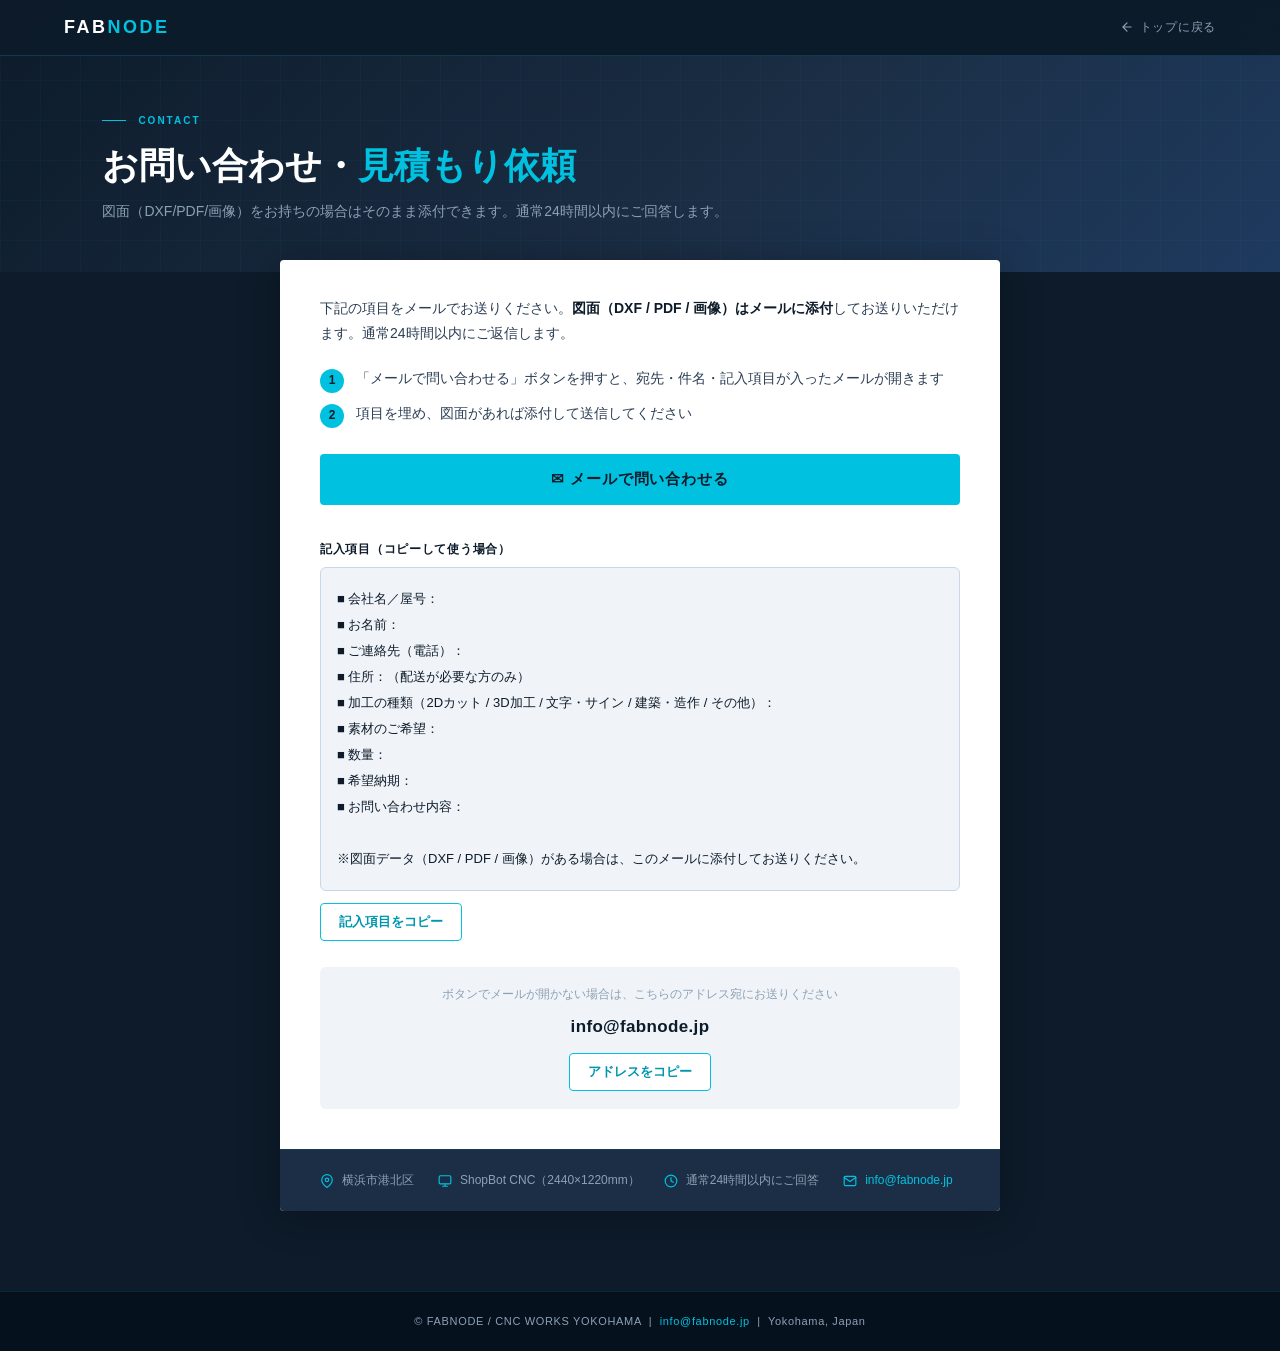
==== contact.html @ 4d5e31e9 "問い合わせテンプレートに住所欄（配送用）を追加" ====
<!DOCTYPE html>
<html lang="ja">
<head>
<meta charset="UTF-8">
<meta name="viewport" content="width=device-width, initial-scale=1.0">
<title>お問い合わせ | FABNODE - CNC WORKS YOKOHAMA</title>
<meta name="description" content="FABNODE CNC加工のお問い合わせ・見積もり依頼。DXFファイルのアップロードにも対応。">
<style>
  :root {
    --navy:  #0D1B2A; --navy2: #1B2E45; --navy3: #1E3A5F;
    --cyan:  #00C2E0; --cyan2: #0096B0;
    --ow:    #F0F4F8; --lgray: #8CA0B5; --dgray: #2C3E55;
    --border:#C8D8E8; --white: #ffffff; --black: #0A1628;
    --red:   #FF6B6B;
  }
  *,*::before,*::after{box-sizing:border-box;margin:0;padding:0}
  html{scroll-behavior:smooth}
  body{font-family:'Helvetica Neue',Helvetica,'Hiragino Kaku Gothic ProN','Yu Gothic',sans-serif;color:var(--black);background:var(--navy);line-height:1.7;min-height:100vh}

  /* ─── Nav ─── */
  nav{position:fixed;top:0;left:0;right:0;z-index:100;background:rgba(13,27,42,0.97);backdrop-filter:blur(10px);border-bottom:1px solid rgba(0,194,224,0.2);display:flex;align-items:center;justify-content:space-between;padding:0 5%;height:56px}
  .nav-logo{font-size:18px;font-weight:700;letter-spacing:.14em;color:var(--white);text-decoration:none}
  .nav-logo span{color:var(--cyan)}
  .nav-back{color:var(--lgray);font-size:12px;letter-spacing:.06em;text-decoration:none;transition:color .2s;display:flex;align-items:center;gap:6px}
  .nav-back:hover{color:var(--cyan)}
  .nav-back svg{width:14px;height:14px;fill:none;stroke:currentColor;stroke-width:2;stroke-linecap:round;stroke-linejoin:round}

  /* ─── Hero ─── */
  .page-hero{padding:112px 8% 48px;position:relative;overflow:hidden}
  .page-hero-bg{position:absolute;inset:0;background:linear-gradient(135deg,var(--navy) 0%,var(--navy2) 60%,var(--navy3) 100%)}
  .page-hero-grid{position:absolute;inset:0;background-image:linear-gradient(rgba(0,194,224,0.04) 1px,transparent 1px),linear-gradient(90deg,rgba(0,194,224,0.04) 1px,transparent 1px);background-size:40px 40px}
  .page-hero-content{position:relative;z-index:2;max-width:640px}
  .eyebrow{display:flex;align-items:center;gap:12px;margin-bottom:14px}
  .eyebrow-line{width:24px;height:1px;background:var(--cyan)}
  .eyebrow-text{font-size:10px;font-weight:700;letter-spacing:.2em;text-transform:uppercase;color:var(--cyan);font-family:'Helvetica Neue',sans-serif}
  .page-title{font-size:clamp(24px,4vw,36px);font-weight:700;color:var(--white);line-height:1.3;margin-bottom:10px}
  .page-title em{font-style:normal;color:var(--cyan)}
  .page-sub{font-size:14px;color:var(--lgray)}

  /* ─── Form Section ─── */
  .form-section{padding:0 8% 80px;position:relative;z-index:2}
  .form-container{max-width:720px;margin:0 auto;background:var(--white);border-radius:4px;box-shadow:0 4px 40px rgba(0,0,0,0.3);overflow:hidden;margin-top:-12px}

  /* ─── Form Body ─── */
  .form-body{padding:36px 40px 40px}
  .form-row{margin-bottom:22px}
  .form-row-half{display:grid;grid-template-columns:1fr 1fr;gap:16px;margin-bottom:22px}
  label{display:block;font-size:12px;font-weight:700;color:var(--navy);letter-spacing:.06em;margin-bottom:6px}
  label .req{color:var(--cyan);margin-left:4px;font-size:10px}
  label .opt{color:var(--lgray);margin-left:4px;font-size:10px;font-weight:400}

  input[type="text"],
  input[type="email"],
  input[type="tel"],
  input[type="date"],
  textarea,
  select{
    width:100%;padding:11px 14px;font-size:14px;font-family:inherit;
    border:1px solid var(--border);border-radius:3px;background:var(--white);
    color:var(--black);transition:border-color .2s,box-shadow .2s;
    line-height:1.5;
  }
  input:focus,textarea:focus,select:focus{
    outline:none;border-color:var(--cyan);
    box-shadow:0 0 0 3px rgba(0,194,224,0.12);
  }
  textarea{resize:vertical;min-height:120px}
  select{appearance:none;background-image:url("data:image/svg+xml,%3Csvg xmlns='http://www.w3.org/2000/svg' width='12' height='8'%3E%3Cpath d='M1 1l5 5 5-5' fill='none' stroke='%238CA0B5' stroke-width='1.5' stroke-linecap='round' stroke-linejoin='round'/%3E%3C/svg%3E");background-repeat:no-repeat;background-position:right 14px center;padding-right:36px}

  /* ─── Checkbox Group ─── */
  .check-group{display:flex;flex-wrap:wrap;gap:8px}
  .check-item{position:relative}
  .check-item input{position:absolute;opacity:0;width:0;height:0}
  .check-item label{display:flex;align-items:center;padding:8px 16px;border:1px solid var(--border);border-radius:3px;font-size:13px;font-weight:500;color:var(--dgray);cursor:pointer;transition:all .2s;margin-bottom:0}
  .check-item input:checked + label{border-color:var(--cyan);background:rgba(0,194,224,0.06);color:var(--navy)}
  .check-item label:hover{border-color:var(--cyan);background:rgba(0,194,224,0.03)}

  /* ─── File Upload ─── */
  .upload-area{border:2px dashed var(--border);border-radius:4px;padding:28px 20px;text-align:center;cursor:pointer;transition:all .2s;position:relative;background:var(--ow)}
  .upload-area:hover,.upload-area.dragover{border-color:var(--cyan);background:rgba(0,194,224,0.04)}
  .upload-area input[type="file"]{position:absolute;inset:0;opacity:0;cursor:pointer}
  .upload-icon{margin:0 auto 10px;width:36px;height:36px;border-radius:50%;background:var(--navy);display:flex;align-items:center;justify-content:center}
  .upload-icon svg{width:18px;height:18px;fill:none;stroke:var(--cyan);stroke-width:2;stroke-linecap:round;stroke-linejoin:round}
  .upload-text{font-size:13px;color:var(--dgray);font-weight:600;margin-bottom:4px}
  .upload-hint{font-size:11px;color:var(--lgray)}
  .file-list{margin-top:12px;display:flex;flex-direction:column;gap:6px}
  .file-item{display:flex;align-items:center;justify-content:space-between;padding:8px 12px;background:var(--white);border:1px solid var(--border);border-radius:3px;font-size:12px}
  .file-item-name{color:var(--navy);font-weight:600;display:flex;align-items:center;gap:6px}
  .file-item-size{color:var(--lgray);font-size:11px}
  .file-remove{background:none;border:none;color:var(--lgray);cursor:pointer;font-size:16px;padding:0 4px;transition:color .2s}
  .file-remove:hover{color:var(--red)}

  /* ─── Newsletter Opt-in ─── */
  .optin-row{margin-top:8px;margin-bottom:24px;padding:14px 16px;background:var(--ow);border-radius:4px;border:1px solid var(--border)}
  .optin-label{display:flex;align-items:flex-start;gap:10px;cursor:pointer;font-size:13px;color:var(--dgray);line-height:1.6;margin-bottom:0}
  .optin-label input[type="checkbox"]{width:18px;height:18px;margin-top:2px;accent-color:var(--cyan);cursor:pointer;flex-shrink:0}
  .optin-hint{font-size:11px;color:var(--lgray);margin-top:4px;padding-left:28px}

  /* ─── Submit ─── */
  .form-submit{margin-top:32px}
  .submit-btn{width:100%;padding:15px 32px;background:var(--cyan);color:var(--navy);font-size:15px;font-weight:700;letter-spacing:.08em;border:none;border-radius:3px;cursor:pointer;transition:all .2s;font-family:inherit}
  .submit-btn:hover{background:var(--cyan2);color:var(--white)}
  .submit-btn:disabled{opacity:0.5;cursor:not-allowed}
  .submit-note{text-align:center;margin-top:14px;font-size:11px;color:var(--lgray)}
  .submit-note a{color:var(--cyan);text-decoration:none}

  /* ─── Info Bar ─── */
  .info-bar{background:var(--navy2);border-top:1px solid rgba(0,194,224,0.1);padding:20px 40px;display:flex;flex-wrap:wrap;gap:24px}
  .info-bar-item{font-size:12px;color:var(--lgray);display:flex;align-items:center;gap:8px}
  .info-bar-item svg{width:14px;height:14px;flex-shrink:0;fill:none;stroke:var(--cyan);stroke-width:2;stroke-linecap:round;stroke-linejoin:round}
  .info-bar-item a{color:var(--cyan);text-decoration:none}

  /* ─── Footer ─── */
  footer{background:#06111E;color:var(--lgray);text-align:center;padding:20px 8%;font-size:11px;letter-spacing:.06em;border-top:1px solid rgba(0,194,224,0.15)}
  footer a{color:var(--cyan);text-decoration:none}

  /* ─── Toast ─── */
  .toast{position:fixed;top:72px;right:20px;padding:16px 24px;border-radius:4px;font-size:14px;font-weight:600;z-index:200;transform:translateX(120%);transition:transform .3s ease;max-width:360px}
  .toast.show{transform:translateX(0)}
  .toast.success{background:#0D3D2E;color:#4ADE80;border:1px solid rgba(74,222,128,0.3)}
  .toast.error{background:#3D0D0D;color:var(--red);border:1px solid rgba(255,107,107,0.3)}

  /* ─── Responsive ─── */
  @media(max-width:768px){
    nav{padding:0 4%}
    .page-hero{padding:100px 5% 36px}
    .form-section{padding:0 4% 60px}
    .form-body{padding:24px 20px 28px}
    .form-row-half{grid-template-columns:1fr}
    .info-bar{padding:16px 20px;gap:14px}
  }
  .contact-lead{font-size:14px;color:var(--dgray);line-height:1.8;margin-bottom:22px}
  .contact-lead strong{color:var(--navy)}
  .contact-steps{display:flex;flex-direction:column;gap:10px;margin-bottom:26px}
  .contact-step{display:flex;gap:12px;align-items:flex-start;font-size:13.5px;color:var(--dgray);line-height:1.6}
  .contact-step .n{flex-shrink:0;width:24px;height:24px;border-radius:50%;background:var(--cyan);color:var(--navy);font-weight:700;font-size:12px;display:flex;align-items:center;justify-content:center;margin-top:1px}
  .field-label{display:block;font-size:12px;font-weight:700;color:var(--navy);letter-spacing:.06em;margin:26px 0 8px}
  .field-template{background:var(--ow);border:1px solid var(--border);border-radius:6px;padding:18px 16px;font-size:13px;line-height:2;color:var(--navy);white-space:pre-line;margin-bottom:12px}
  .copy-btn{padding:9px 18px;border:1px solid var(--cyan);background:#fff;color:var(--cyan2);border-radius:4px;font-size:13px;font-weight:600;cursor:pointer;font-family:inherit;transition:all .2s}
  .copy-btn:hover{background:rgba(0,194,224,0.06)}
  .mail-btn{width:100%;padding:16px 32px;background:var(--cyan);color:var(--navy);font-size:15px;font-weight:700;letter-spacing:.06em;border:none;border-radius:4px;cursor:pointer;font-family:inherit;transition:all .2s;margin-bottom:8px}
  .mail-btn:hover{background:var(--cyan2);color:#fff}
  .address-box{margin-top:26px;padding:18px;background:var(--ow);border-radius:6px;text-align:center}
  .addr-label{font-size:12px;color:var(--lgray);margin-bottom:8px;line-height:1.6}
  .address-box .addr{font-size:17px;font-weight:700;color:var(--navy);margin-bottom:12px;letter-spacing:.02em}
</style>
</head>
<body>

<!-- Nav -->
<nav>
  <a class="nav-logo" href="index.html">FAB<span>NODE</span></a>
  <a class="nav-back" href="index.html">
    <svg viewBox="0 0 24 24"><path d="M19 12H5M12 19l-7-7 7-7"/></svg>
    トップに戻る
  </a>
</nav>

<!-- Hero -->
<section class="page-hero">
  <div class="page-hero-bg"></div>
  <div class="page-hero-grid"></div>
  <div class="page-hero-content">
    <div class="eyebrow"><div class="eyebrow-line"></div><div class="eyebrow-text">Contact</div></div>
    <h1 class="page-title">お問い合わせ・<em>見積もり依頼</em></h1>
    <p class="page-sub">図面（DXF/PDF/画像）をお持ちの場合はそのまま添付できます。通常24時間以内にご回答します。</p>
  </div>
</section>

<!-- Form -->
<section class="form-section">
  <div class="form-container">

    <!-- Mail contact -->
    <div id="contactMail">
      <div class="form-body">

        <p class="contact-lead">下記の項目をメールでお送りください。<strong>図面（DXF / PDF / 画像）はメールに添付</strong>してお送りいただけます。通常24時間以内にご返信します。</p>

        <div class="contact-steps">
          <div class="contact-step"><span class="n">1</span><span>「メールで問い合わせる」ボタンを押すと、宛先・件名・記入項目が入ったメールが開きます</span></div>
          <div class="contact-step"><span class="n">2</span><span>項目を埋め、図面があれば添付して送信してください</span></div>
        </div>

        <button type="button" class="mail-btn" id="mailBtn">✉ メールで問い合わせる</button>

        <label class="field-label">記入項目（コピーして使う場合）</label>
        <div class="field-template" id="fieldTemplate">■ 会社名／屋号：
■ お名前：
■ ご連絡先（電話）：
■ 住所：（配送が必要な方のみ）
■ 加工の種類（2Dカット / 3D加工 / 文字・サイン / 建築・造作 / その他）：
■ 素材のご希望：
■ 数量：
■ 希望納期：
■ お問い合わせ内容：

※図面データ（DXF / PDF / 画像）がある場合は、このメールに添付してお送りください。</div>
        <div class="copy-row">
          <button type="button" class="copy-btn" id="copyTemplate">記入項目をコピー</button>
        </div>

        <div class="address-box">
          <div class="addr-label">ボタンでメールが開かない場合は、こちらのアドレス宛にお送りください</div>
          <div class="addr" id="mailAddr">info@fabnode.jp</div>
          <button type="button" class="copy-btn" id="copyAddr">アドレスをコピー</button>
        </div>

      </div>

      <!-- Info Bar -->
      <div class="info-bar">
        <div class="info-bar-item">
          <svg viewBox="0 0 24 24"><path d="M21 10c0 7-9 13-9 13s-9-6-9-13a9 9 0 0118 0z"/><circle cx="12" cy="10" r="3"/></svg>
          横浜市港北区
        </div>
        <div class="info-bar-item">
          <svg viewBox="0 0 24 24"><rect x="2" y="3" width="20" height="14" rx="2"/><path d="M8 21h8M12 17v4"/></svg>
          ShopBot CNC（2440×1220mm）
        </div>
        <div class="info-bar-item">
          <svg viewBox="0 0 24 24"><circle cx="12" cy="12" r="10"/><path d="M12 6v6l4 2"/></svg>
          通常24時間以内にご回答
        </div>
        <div class="info-bar-item">
          <svg viewBox="0 0 24 24"><path d="M4 4h16c1.1 0 2 .9 2 2v12c0 1.1-.9 2-2 2H4c-1.1 0-2-.9-2-2V6c0-1.1.9-2 2-2z"/><path d="M22 6l-10 7L2 6"/></svg>
          <a href="mailto:info@fabnode.jp">info@fabnode.jp</a>
        </div>
      </div>
    </div>
  </div>
</section>

<!-- Footer -->
<footer>
  <p>© FABNODE / CNC WORKS YOKOHAMA &nbsp;|&nbsp; <a href="mailto:info@fabnode.jp">info@fabnode.jp</a> &nbsp;|&nbsp; Yokohama, Japan</p>
</footer>

<!-- Toast -->
<div class="toast" id="toast"></div>

<script>
  const MAIL = 'info@fabnode.jp';
  const SUBJECT = '【FABNODE加工お問い合わせ】';
  const TEMPLATE = document.getElementById('fieldTemplate').textContent;

  document.getElementById('mailBtn').addEventListener('click', function () {
    window.location.href = 'mailto:' + MAIL + '?subject=' + encodeURIComponent(SUBJECT) + '&body=' + encodeURIComponent(TEMPLATE);
  });

  function flash(btn) {
    var orig = btn.getAttribute('data-orig') || btn.textContent;
    btn.setAttribute('data-orig', orig);
    btn.textContent = 'コピーしました ✓';
    setTimeout(function () { btn.textContent = orig; }, 1800);
  }
  function fallbackCopy(text) {
    var ta = document.createElement('textarea');
    ta.value = text; document.body.appendChild(ta); ta.select();
    try { document.execCommand('copy'); } catch (e) {}
    document.body.removeChild(ta);
  }
  function copyText(text, btn) {
    if (navigator.clipboard && navigator.clipboard.writeText) {
      navigator.clipboard.writeText(text).then(function () { flash(btn); }).catch(function () { fallbackCopy(text); flash(btn); });
    } else { fallbackCopy(text); flash(btn); }
  }
  document.getElementById('copyTemplate').addEventListener('click', function (e) { copyText(TEMPLATE, e.currentTarget); });
  document.getElementById('copyAddr').addEventListener('click', function (e) { copyText(MAIL, e.currentTarget); });
</script>
</body>
</html>
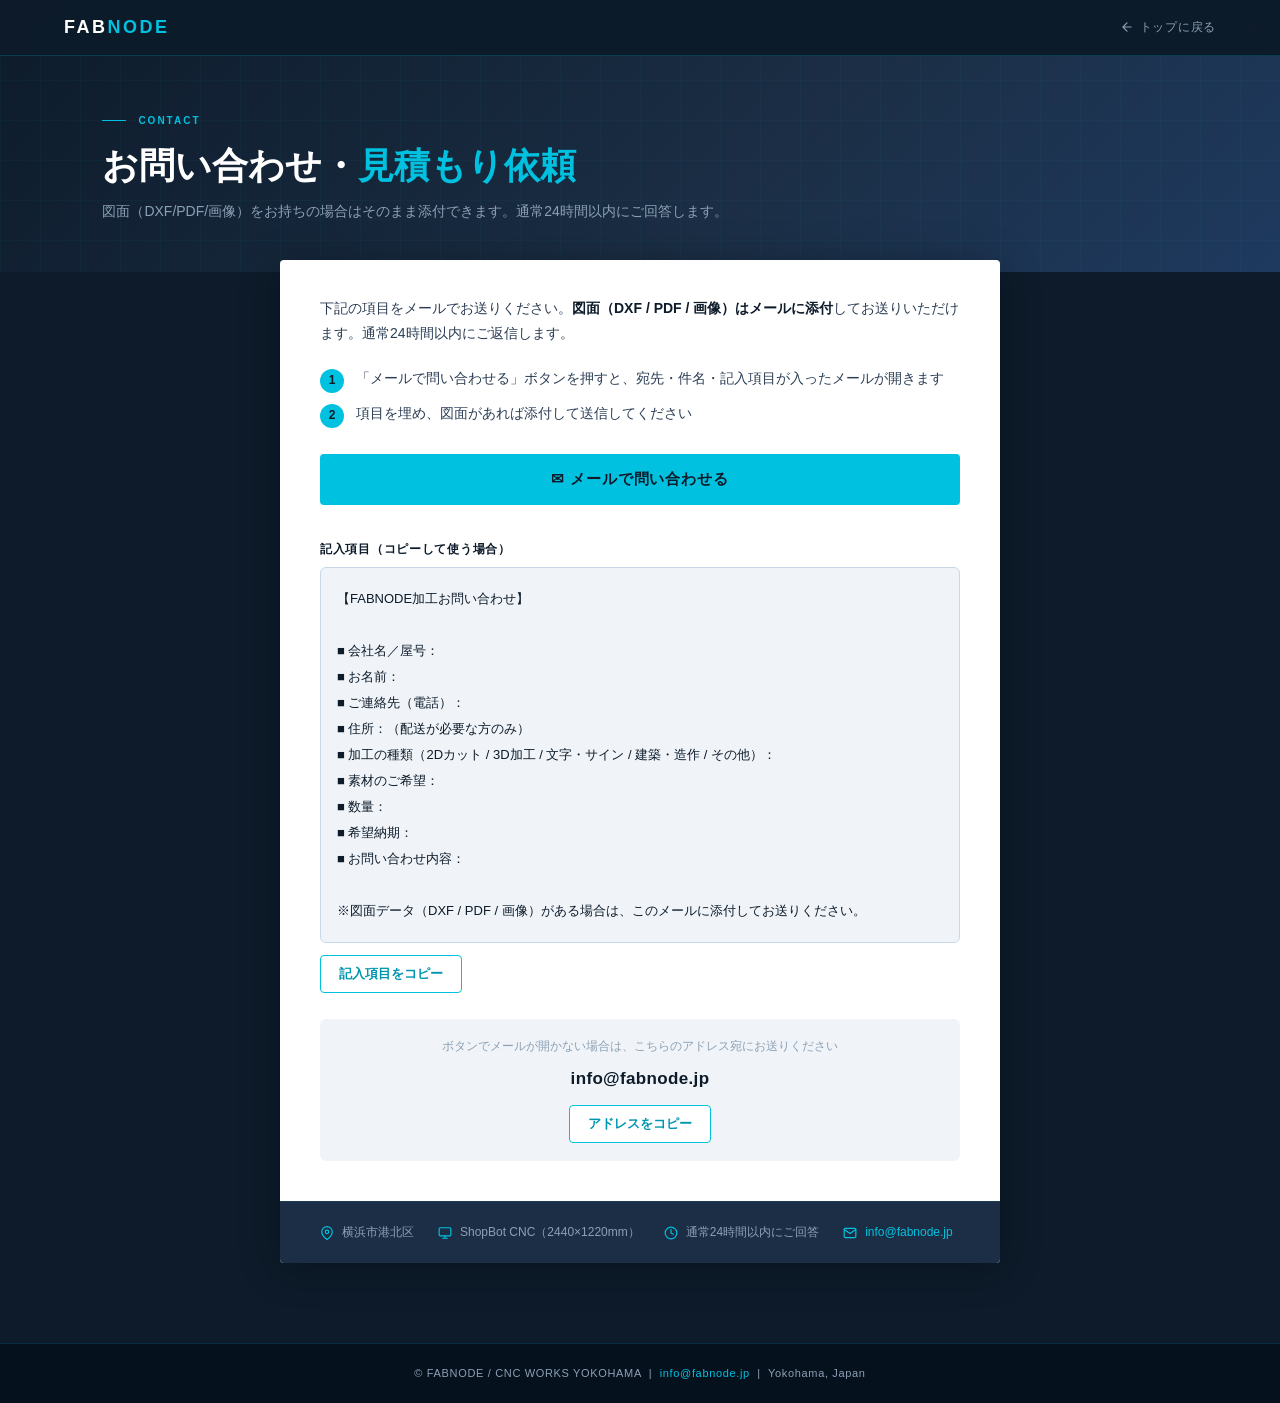
==== commit ea43ffc4: "自動返信の合言葉をコピペ文の先頭にも追加" ====
--- a/contact.html
+++ b/contact.html
@@ -185,7 +185,9 @@
         <button type="button" class="mail-btn" id="mailBtn">✉ メールで問い合わせる</button>
 
         <label class="field-label">記入項目（コピーして使う場合）</label>
-        <div class="field-template" id="fieldTemplate">■ 会社名／屋号：
+        <div class="field-template" id="fieldTemplate">【FABNODE加工お問い合わせ】
+
+■ 会社名／屋号：
 ■ お名前：
 ■ ご連絡先（電話）：
 ■ 住所：（配送が必要な方のみ）
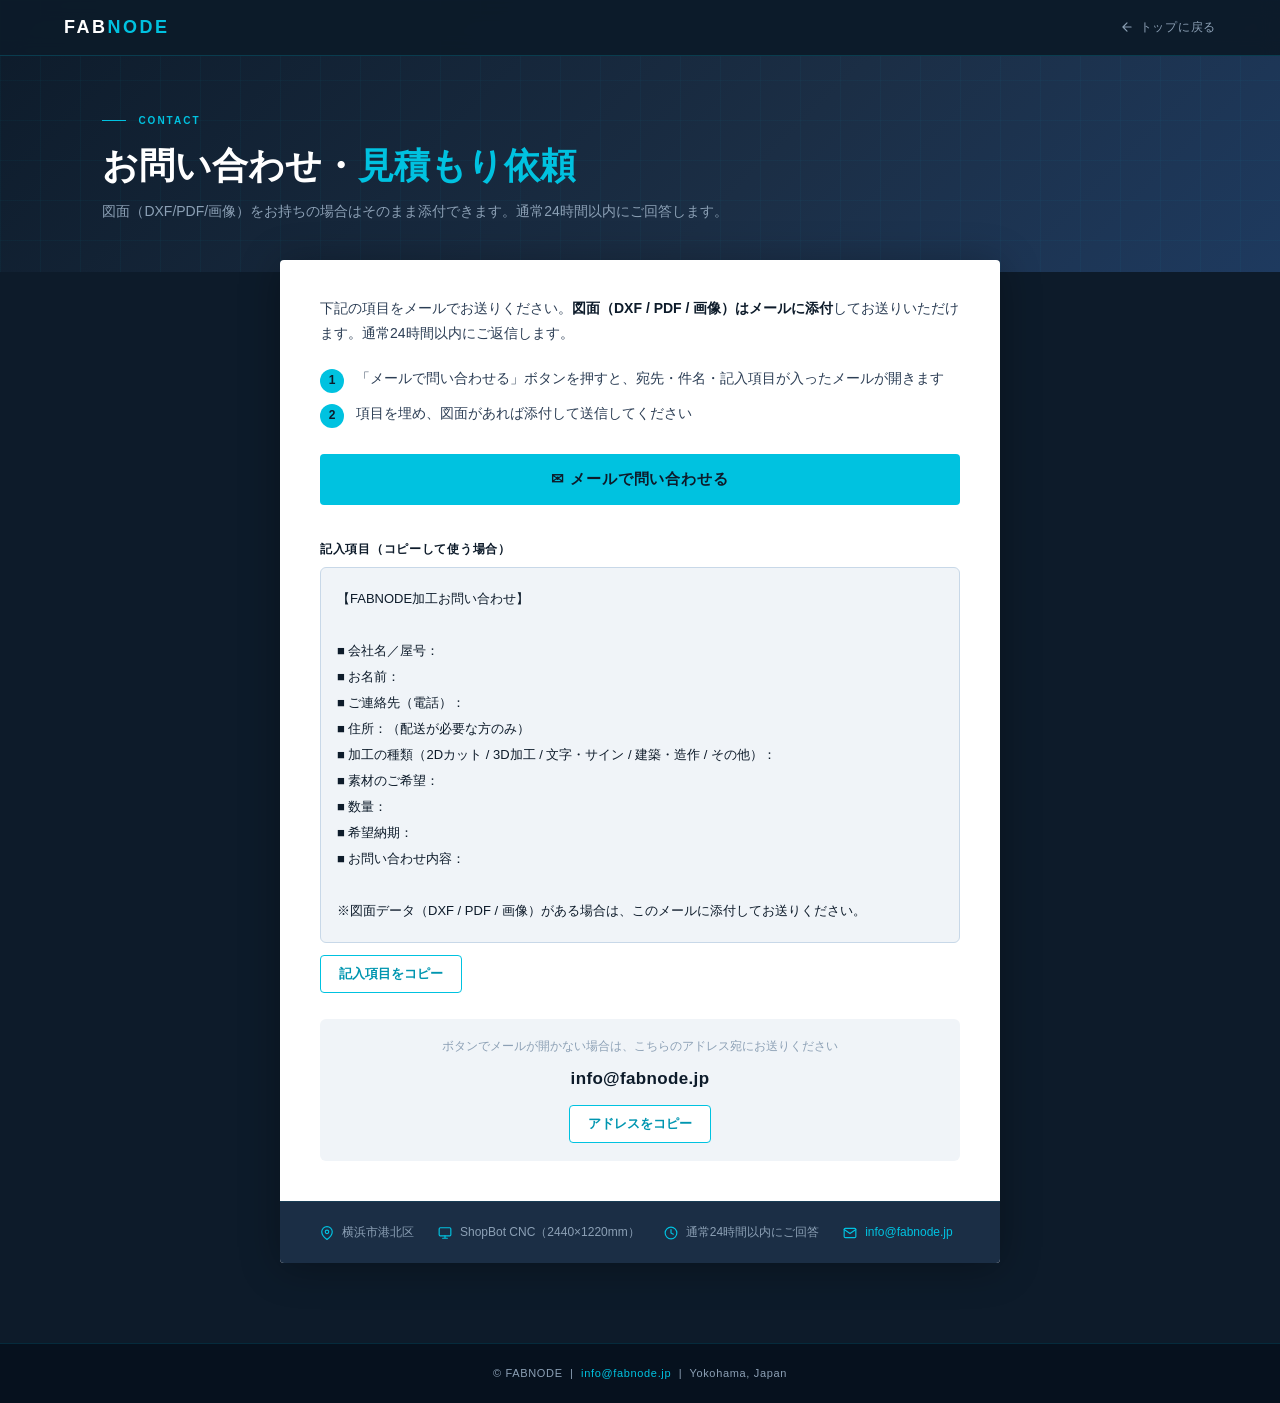
==== commit e3ef662c: "旧ブランド「CNC Works Yokohama」表記を削除しFABNODEに統一" ====
--- a/contact.html
+++ b/contact.html
@@ -3,7 +3,7 @@
 <head>
 <meta charset="UTF-8">
 <meta name="viewport" content="width=device-width, initial-scale=1.0">
-<title>お問い合わせ | FABNODE - CNC WORKS YOKOHAMA</title>
+<title>お問い合わせ | FABNODE — CNC加工受託サービス | 横浜</title>
 <meta name="description" content="FABNODE CNC加工のお問い合わせ・見積もり依頼。DXFファイルのアップロードにも対応。">
 <style>
   :root {
@@ -144,6 +144,14 @@
   .addr-label{font-size:12px;color:var(--lgray);margin-bottom:8px;line-height:1.6}
   .address-box .addr{font-size:17px;font-weight:700;color:var(--navy);margin-bottom:12px;letter-spacing:.02em}
 </style>
+  <!-- Google Analytics (GA4) -->
+  <script async src="https://www.googletagmanager.com/gtag/js?id=G-3MPX3DD8X1"></script>
+  <script>
+    window.dataLayer = window.dataLayer || [];
+    function gtag(){dataLayer.push(arguments);}
+    gtag('js', new Date());
+    gtag('config', 'G-3MPX3DD8X1');
+  </script>
 </head>
 <body>
 
@@ -235,7 +243,7 @@
 
 <!-- Footer -->
 <footer>
-  <p>© FABNODE / CNC WORKS YOKOHAMA &nbsp;|&nbsp; <a href="mailto:info@fabnode.jp">info@fabnode.jp</a> &nbsp;|&nbsp; Yokohama, Japan</p>
+  <p>© FABNODE &nbsp;|&nbsp; <a href="mailto:info@fabnode.jp">info@fabnode.jp</a> &nbsp;|&nbsp; Yokohama, Japan</p>
 </footer>
 
 <!-- Toast -->
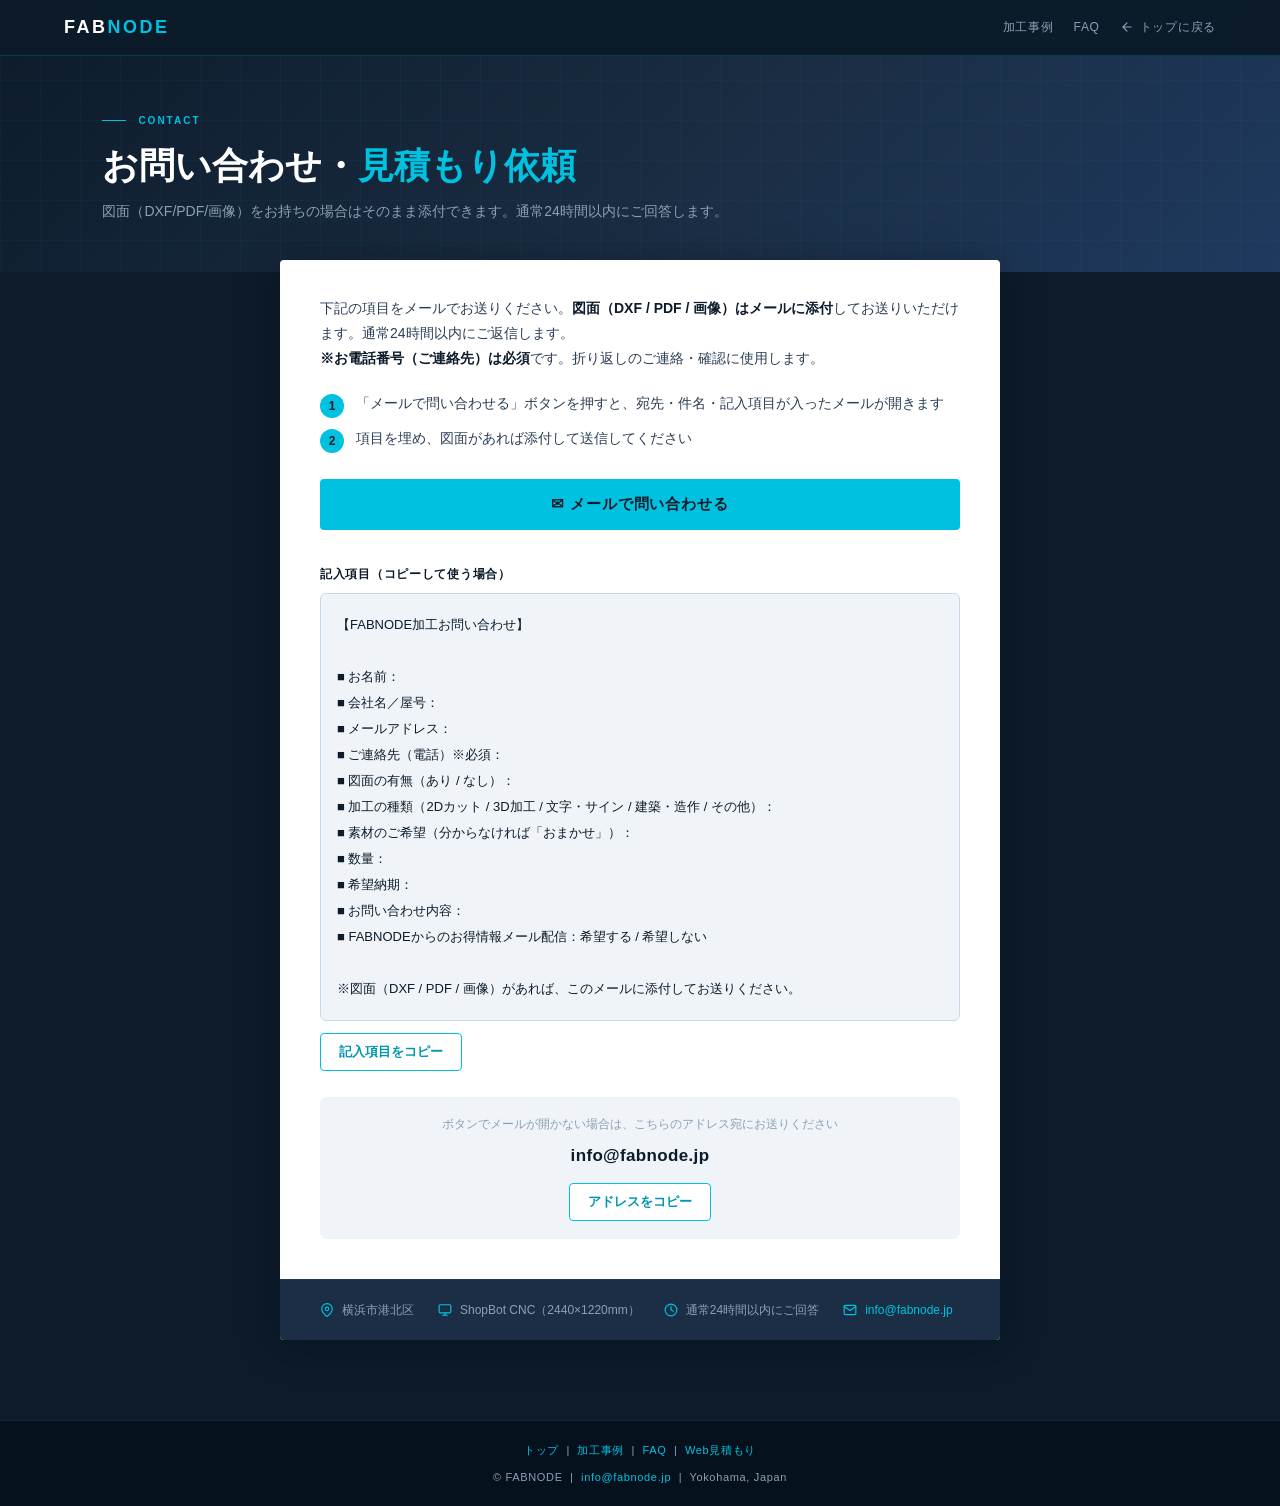
==== commit 1404b9b2: "FAQ・加工事例ページ新設／contact定型文改修／全ページにFAQ・加工事例ナビ追加／ブランドをFABNODEに統一 - faq.html 新設（14問Q&A＋schema.org FAQPage" ====
--- a/contact.html
+++ b/contact.html
@@ -158,10 +158,14 @@
 <!-- Nav -->
 <nav>
   <a class="nav-logo" href="index.html">FAB<span>NODE</span></a>
-  <a class="nav-back" href="index.html">
-    <svg viewBox="0 0 24 24"><path d="M19 12H5M12 19l-7-7 7-7"/></svg>
-    トップに戻る
-  </a>
+  <div style="display:flex;align-items:center;gap:20px">
+    <a class="nav-back" href="works.html">加工事例</a>
+    <a class="nav-back" href="faq.html">FAQ</a>
+    <a class="nav-back" href="index.html">
+      <svg viewBox="0 0 24 24"><path d="M19 12H5M12 19l-7-7 7-7"/></svg>
+      トップに戻る
+    </a>
+  </div>
 </nav>
 
 <!-- Hero -->
@@ -183,7 +187,7 @@
     <div id="contactMail">
       <div class="form-body">
 
-        <p class="contact-lead">下記の項目をメールでお送りください。<strong>図面（DXF / PDF / 画像）はメールに添付</strong>してお送りいただけます。通常24時間以内にご返信します。</p>
+        <p class="contact-lead">下記の項目をメールでお送りください。<strong>図面（DXF / PDF / 画像）はメールに添付</strong>してお送りいただけます。通常24時間以内にご返信します。<br><strong>※お電話番号（ご連絡先）は必須</strong>です。折り返しのご連絡・確認に使用します。</p>
 
         <div class="contact-steps">
           <div class="contact-step"><span class="n">1</span><span>「メールで問い合わせる」ボタンを押すと、宛先・件名・記入項目が入ったメールが開きます</span></div>
@@ -195,17 +199,19 @@
         <label class="field-label">記入項目（コピーして使う場合）</label>
         <div class="field-template" id="fieldTemplate">【FABNODE加工お問い合わせ】
 
+■ お名前：
 ■ 会社名／屋号：
-■ お名前：
-■ ご連絡先（電話）：
-■ 住所：（配送が必要な方のみ）
+■ メールアドレス：
+■ ご連絡先（電話）※必須：
+■ 図面の有無（あり / なし）：
 ■ 加工の種類（2Dカット / 3D加工 / 文字・サイン / 建築・造作 / その他）：
-■ 素材のご希望：
+■ 素材のご希望（分からなければ「おまかせ」）：
 ■ 数量：
 ■ 希望納期：
 ■ お問い合わせ内容：
-
-※図面データ（DXF / PDF / 画像）がある場合は、このメールに添付してお送りください。</div>
+■ FABNODEからのお得情報メール配信：希望する / 希望しない
+
+※図面（DXF / PDF / 画像）があれば、このメールに添付してお送りください。</div>
         <div class="copy-row">
           <button type="button" class="copy-btn" id="copyTemplate">記入項目をコピー</button>
         </div>
@@ -243,6 +249,12 @@
 
 <!-- Footer -->
 <footer>
+  <p style="margin-bottom:8px">
+    <a href="index.html">トップ</a> &nbsp;|&nbsp;
+    <a href="works.html">加工事例</a> &nbsp;|&nbsp;
+    <a href="faq.html">FAQ</a> &nbsp;|&nbsp;
+    <a href="estimate.html">Web見積もり</a>
+  </p>
   <p>© FABNODE &nbsp;|&nbsp; <a href="mailto:info@fabnode.jp">info@fabnode.jp</a> &nbsp;|&nbsp; Yokohama, Japan</p>
 </footer>
 
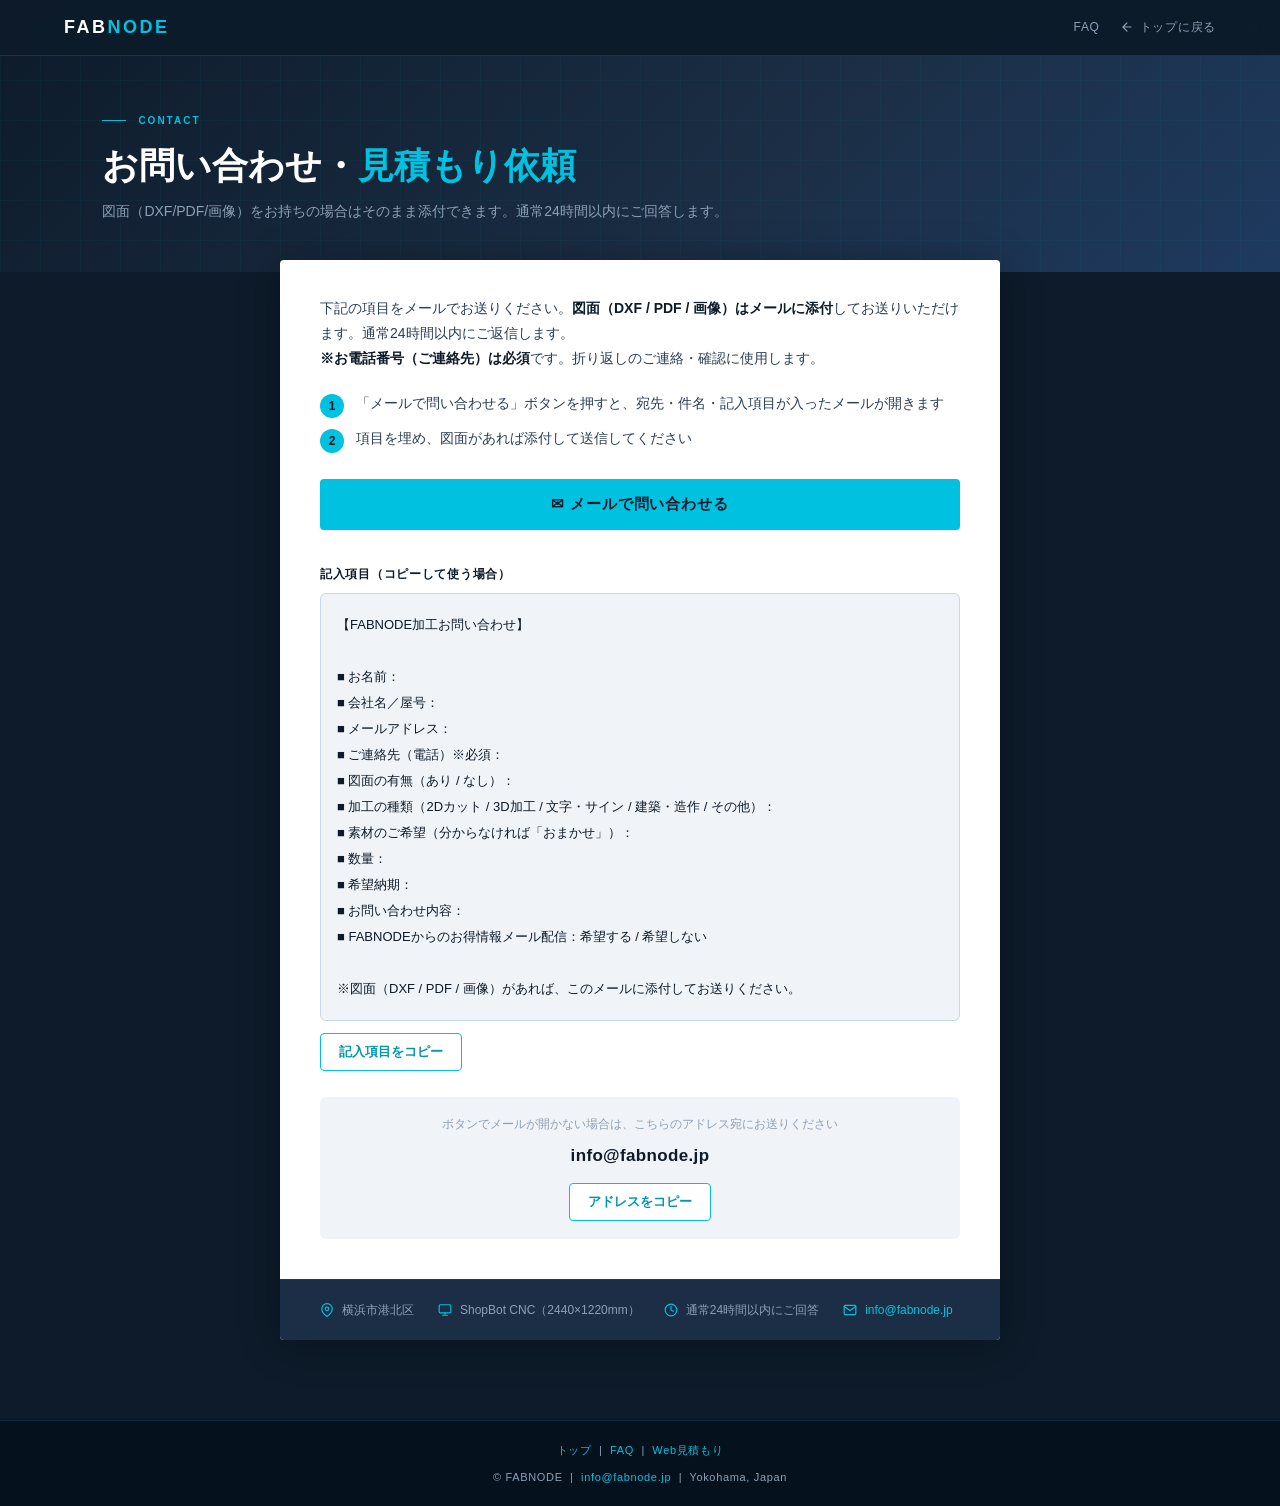
==== commit e1f49d69: "works.html を非公開扱いに（制作中のため） - works.html に noindex,nofollow を付与・titleに（準備中）を追記 - sitemap.xml から works" ====
--- a/contact.html
+++ b/contact.html
@@ -159,7 +159,6 @@
 <nav>
   <a class="nav-logo" href="index.html">FAB<span>NODE</span></a>
   <div style="display:flex;align-items:center;gap:20px">
-    <a class="nav-back" href="works.html">加工事例</a>
     <a class="nav-back" href="faq.html">FAQ</a>
     <a class="nav-back" href="index.html">
       <svg viewBox="0 0 24 24"><path d="M19 12H5M12 19l-7-7 7-7"/></svg>
@@ -251,7 +250,6 @@
 <footer>
   <p style="margin-bottom:8px">
     <a href="index.html">トップ</a> &nbsp;|&nbsp;
-    <a href="works.html">加工事例</a> &nbsp;|&nbsp;
     <a href="faq.html">FAQ</a> &nbsp;|&nbsp;
     <a href="estimate.html">Web見積もり</a>
   </p>
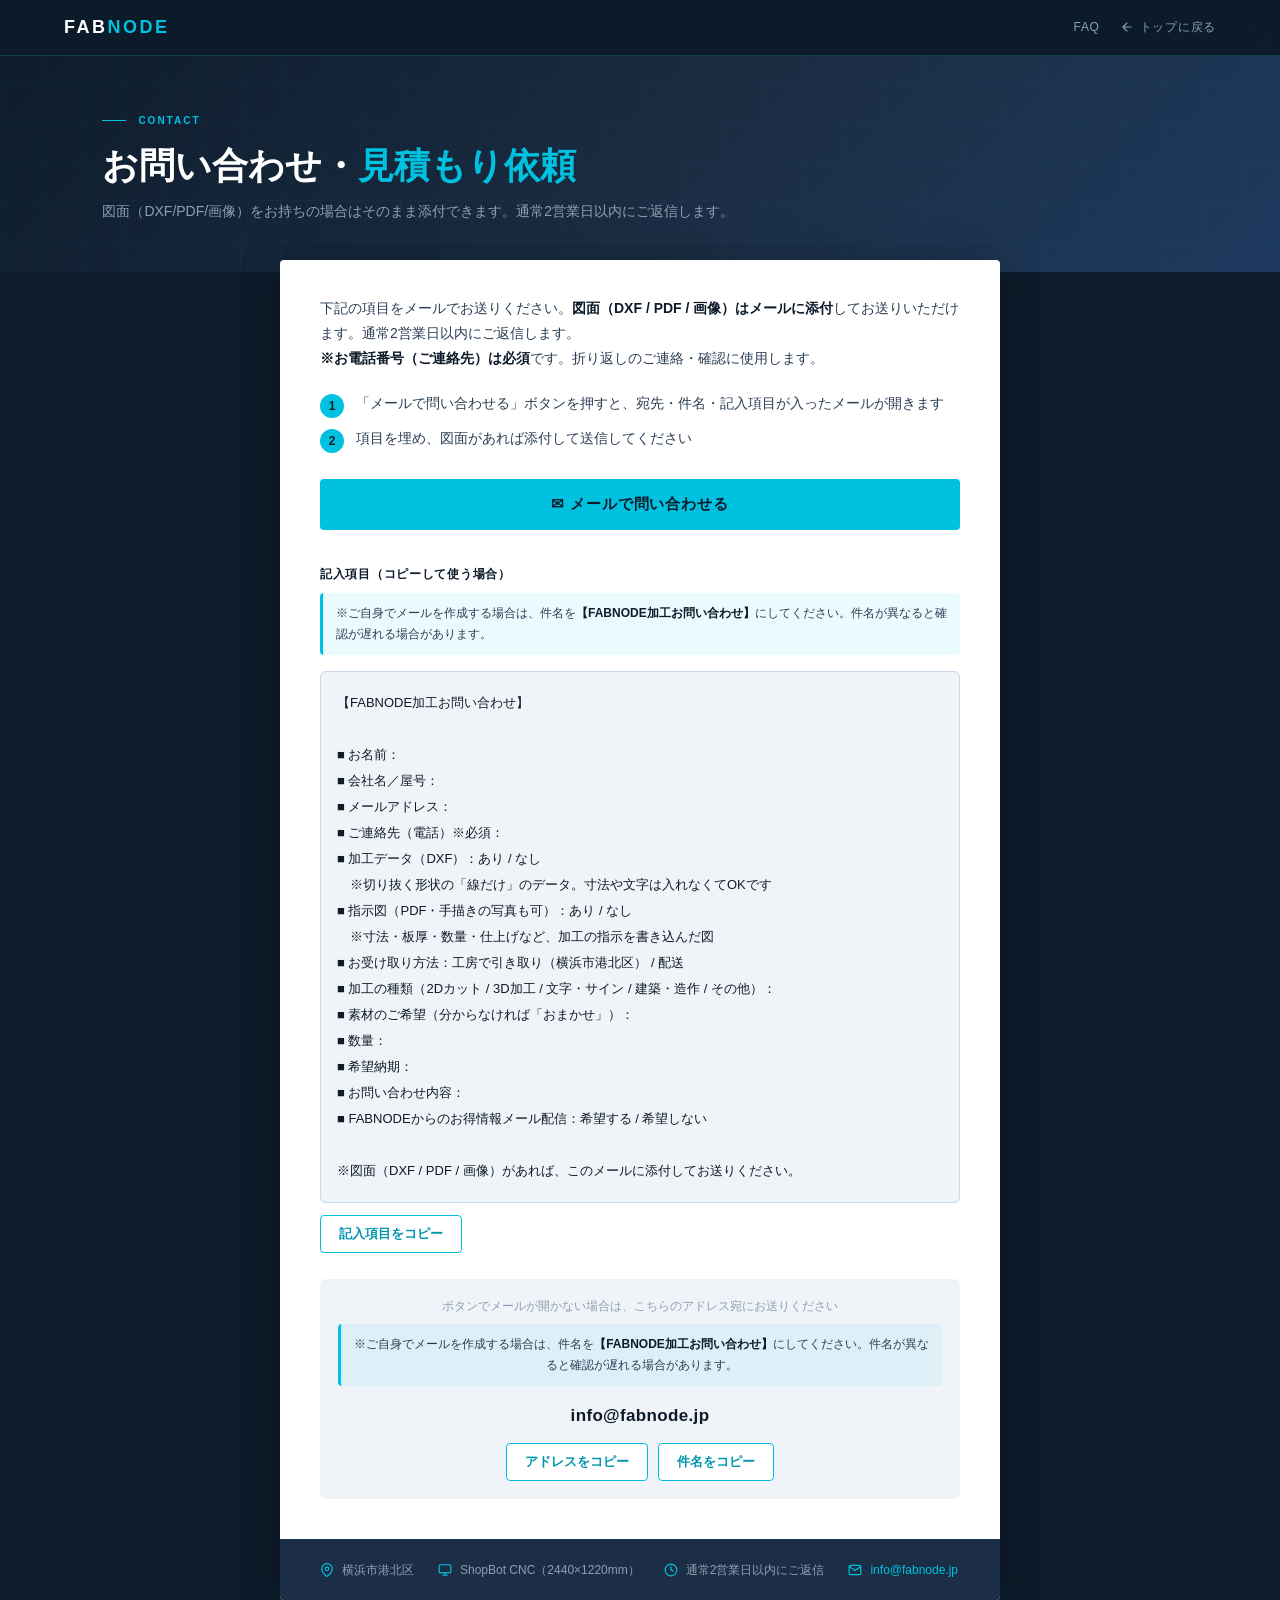
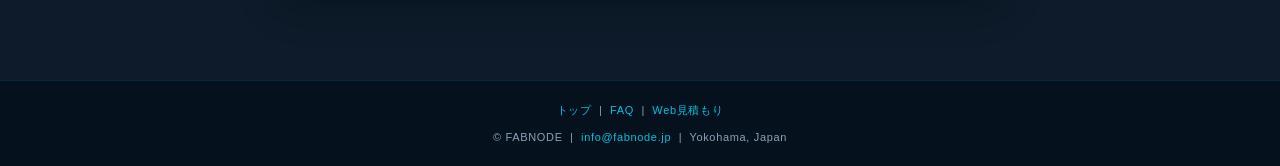
==== commit a1b2c4ca: "問い合わせ改善: 件名注意書き・件名コピーボタン追加、記入項目3分割、返信目安を2営業日に変更 - contact.html: 件名統一の注意書きを2か所追加（記入項目見出し下／アドレス案内下） - " ====
--- a/contact.html
+++ b/contact.html
@@ -143,6 +143,9 @@
   .address-box{margin-top:26px;padding:18px;background:var(--ow);border-radius:6px;text-align:center}
   .addr-label{font-size:12px;color:var(--lgray);margin-bottom:8px;line-height:1.6}
   .address-box .addr{font-size:17px;font-weight:700;color:var(--navy);margin-bottom:12px;letter-spacing:.02em}
+  .subject-note{background:rgba(0,194,224,0.08);border-left:3px solid var(--cyan);border-radius:4px;padding:10px 13px;font-size:12px;line-height:1.75;color:var(--dgray);margin:8px 0 16px}
+  .subject-note strong{color:var(--navy);font-weight:700}
+  .addr-btns{display:flex;gap:10px;justify-content:center;flex-wrap:wrap}
 </style>
   <!-- Google Analytics (GA4) -->
   <script async src="https://www.googletagmanager.com/gtag/js?id=G-3MPX3DD8X1"></script>
@@ -174,7 +177,7 @@
   <div class="page-hero-content">
     <div class="eyebrow"><div class="eyebrow-line"></div><div class="eyebrow-text">Contact</div></div>
     <h1 class="page-title">お問い合わせ・<em>見積もり依頼</em></h1>
-    <p class="page-sub">図面（DXF/PDF/画像）をお持ちの場合はそのまま添付できます。通常24時間以内にご回答します。</p>
+    <p class="page-sub">図面（DXF/PDF/画像）をお持ちの場合はそのまま添付できます。通常2営業日以内にご返信します。</p>
   </div>
 </section>
 
@@ -186,7 +189,7 @@
     <div id="contactMail">
       <div class="form-body">
 
-        <p class="contact-lead">下記の項目をメールでお送りください。<strong>図面（DXF / PDF / 画像）はメールに添付</strong>してお送りいただけます。通常24時間以内にご返信します。<br><strong>※お電話番号（ご連絡先）は必須</strong>です。折り返しのご連絡・確認に使用します。</p>
+        <p class="contact-lead">下記の項目をメールでお送りください。<strong>図面（DXF / PDF / 画像）はメールに添付</strong>してお送りいただけます。通常2営業日以内にご返信します。<br><strong>※お電話番号（ご連絡先）は必須</strong>です。折り返しのご連絡・確認に使用します。</p>
 
         <div class="contact-steps">
           <div class="contact-step"><span class="n">1</span><span>「メールで問い合わせる」ボタンを押すと、宛先・件名・記入項目が入ったメールが開きます</span></div>
@@ -196,13 +199,18 @@
         <button type="button" class="mail-btn" id="mailBtn">✉ メールで問い合わせる</button>
 
         <label class="field-label">記入項目（コピーして使う場合）</label>
+        <div class="subject-note">※ご自身でメールを作成する場合は、件名を<strong>【FABNODE加工お問い合わせ】</strong>にしてください。件名が異なると確認が遅れる場合があります。</div>
         <div class="field-template" id="fieldTemplate">【FABNODE加工お問い合わせ】
 
 ■ お名前：
 ■ 会社名／屋号：
 ■ メールアドレス：
 ■ ご連絡先（電話）※必須：
-■ 図面の有無（あり / なし）：
+■ 加工データ（DXF）：あり / なし
+　※切り抜く形状の「線だけ」のデータ。寸法や文字は入れなくてOKです
+■ 指示図（PDF・手描きの写真も可）：あり / なし
+　※寸法・板厚・数量・仕上げなど、加工の指示を書き込んだ図
+■ お受け取り方法：工房で引き取り（横浜市港北区） / 配送
 ■ 加工の種類（2Dカット / 3D加工 / 文字・サイン / 建築・造作 / その他）：
 ■ 素材のご希望（分からなければ「おまかせ」）：
 ■ 数量：
@@ -217,8 +225,12 @@
 
         <div class="address-box">
           <div class="addr-label">ボタンでメールが開かない場合は、こちらのアドレス宛にお送りください</div>
+          <div class="subject-note">※ご自身でメールを作成する場合は、件名を<strong>【FABNODE加工お問い合わせ】</strong>にしてください。件名が異なると確認が遅れる場合があります。</div>
           <div class="addr" id="mailAddr">info@fabnode.jp</div>
-          <button type="button" class="copy-btn" id="copyAddr">アドレスをコピー</button>
+          <div class="addr-btns">
+            <button type="button" class="copy-btn" id="copyAddr">アドレスをコピー</button>
+            <button type="button" class="copy-btn" id="copySubject">件名をコピー</button>
+          </div>
         </div>
 
       </div>
@@ -235,7 +247,7 @@
         </div>
         <div class="info-bar-item">
           <svg viewBox="0 0 24 24"><circle cx="12" cy="12" r="10"/><path d="M12 6v6l4 2"/></svg>
-          通常24時間以内にご回答
+          通常2営業日以内にご返信
         </div>
         <div class="info-bar-item">
           <svg viewBox="0 0 24 24"><path d="M4 4h16c1.1 0 2 .9 2 2v12c0 1.1-.9 2-2 2H4c-1.1 0-2-.9-2-2V6c0-1.1.9-2 2-2z"/><path d="M22 6l-10 7L2 6"/></svg>
@@ -287,6 +299,7 @@
   }
   document.getElementById('copyTemplate').addEventListener('click', function (e) { copyText(TEMPLATE, e.currentTarget); });
   document.getElementById('copyAddr').addEventListener('click', function (e) { copyText(MAIL, e.currentTarget); });
+  document.getElementById('copySubject').addEventListener('click', function (e) { copyText(SUBJECT, e.currentTarget); });
 </script>
 </body>
 </html>
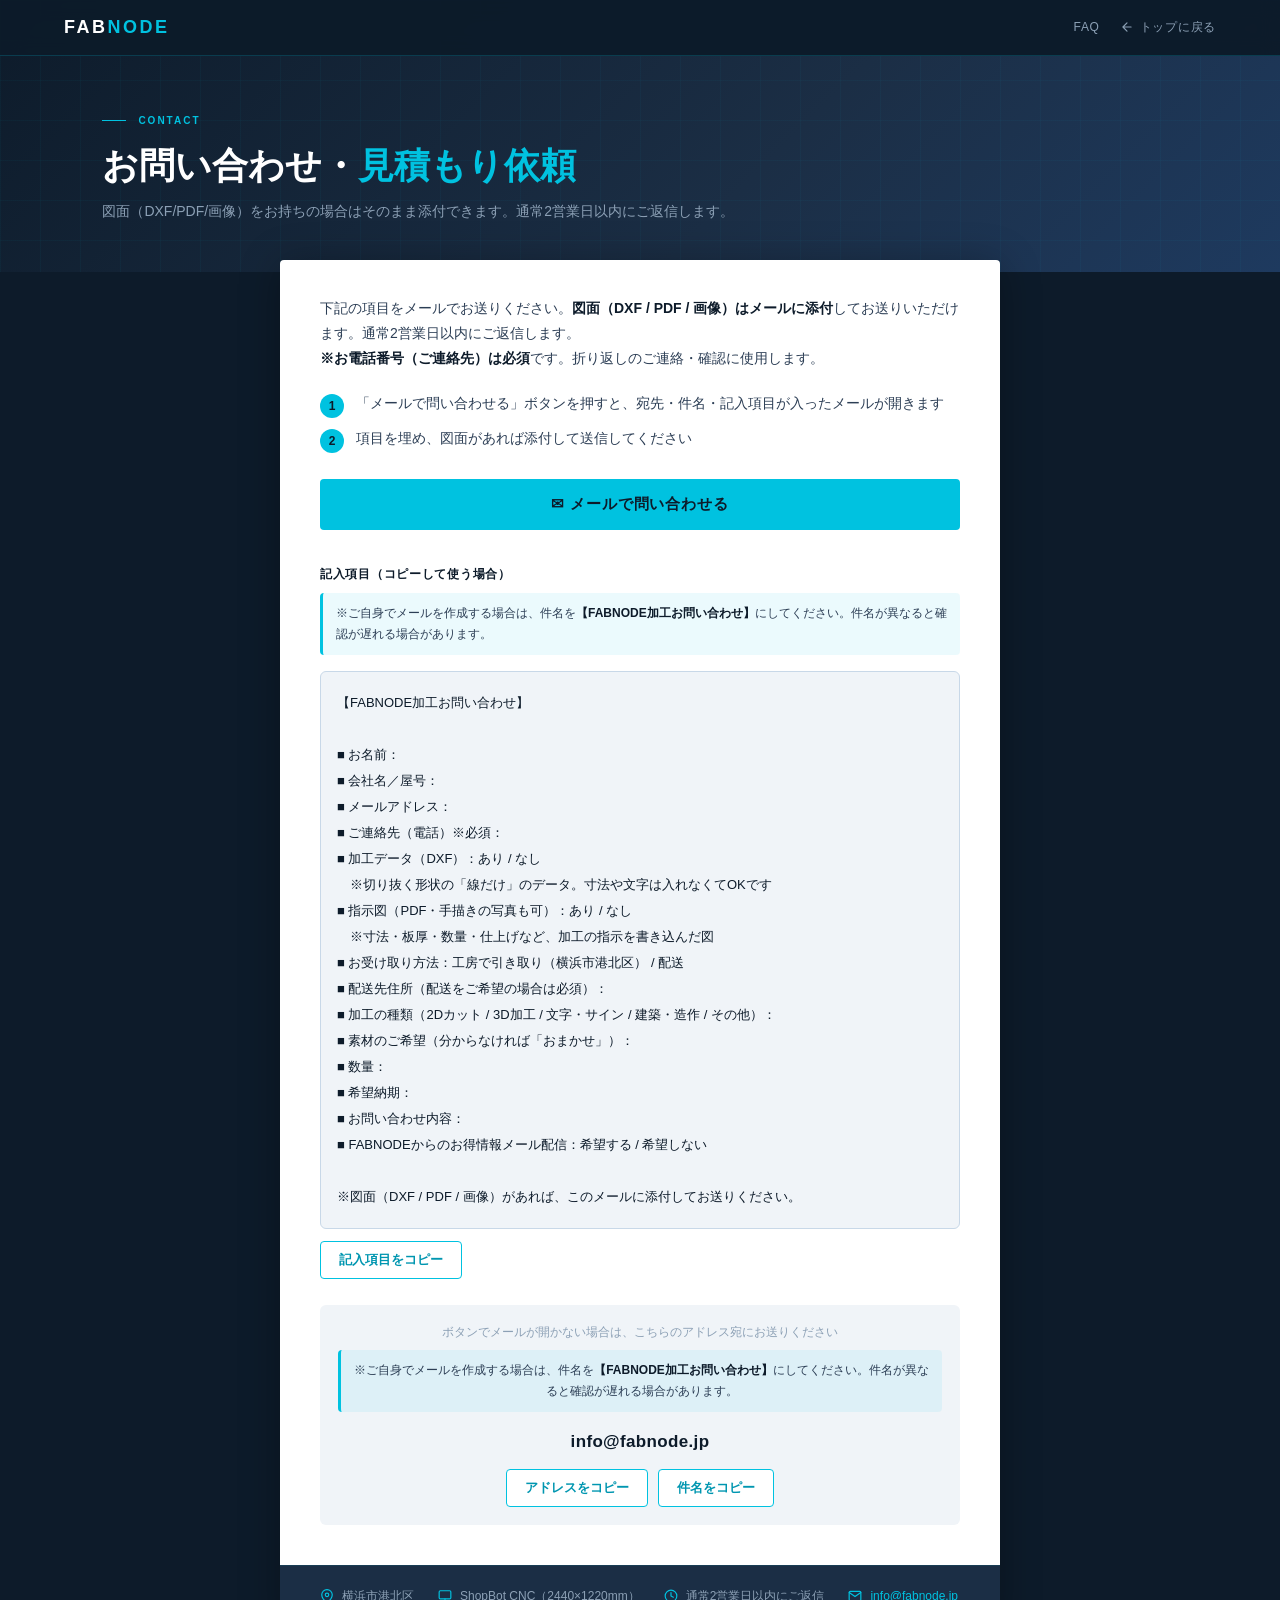
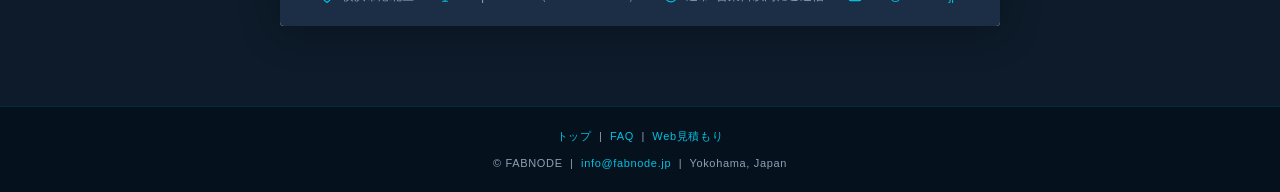
==== commit 9327c234: "問い合わせ記入項目に「配送先住所（配送希望の場合は必須）」を追加 Co-Authored-By: Claude Opus 4.8 (1M context) <noreply@anthropic.com" ====
--- a/contact.html
+++ b/contact.html
@@ -211,6 +211,7 @@
 ■ 指示図（PDF・手描きの写真も可）：あり / なし
 　※寸法・板厚・数量・仕上げなど、加工の指示を書き込んだ図
 ■ お受け取り方法：工房で引き取り（横浜市港北区） / 配送
+■ 配送先住所（配送をご希望の場合は必須）：
 ■ 加工の種類（2Dカット / 3D加工 / 文字・サイン / 建築・造作 / その他）：
 ■ 素材のご希望（分からなければ「おまかせ」）：
 ■ 数量：
